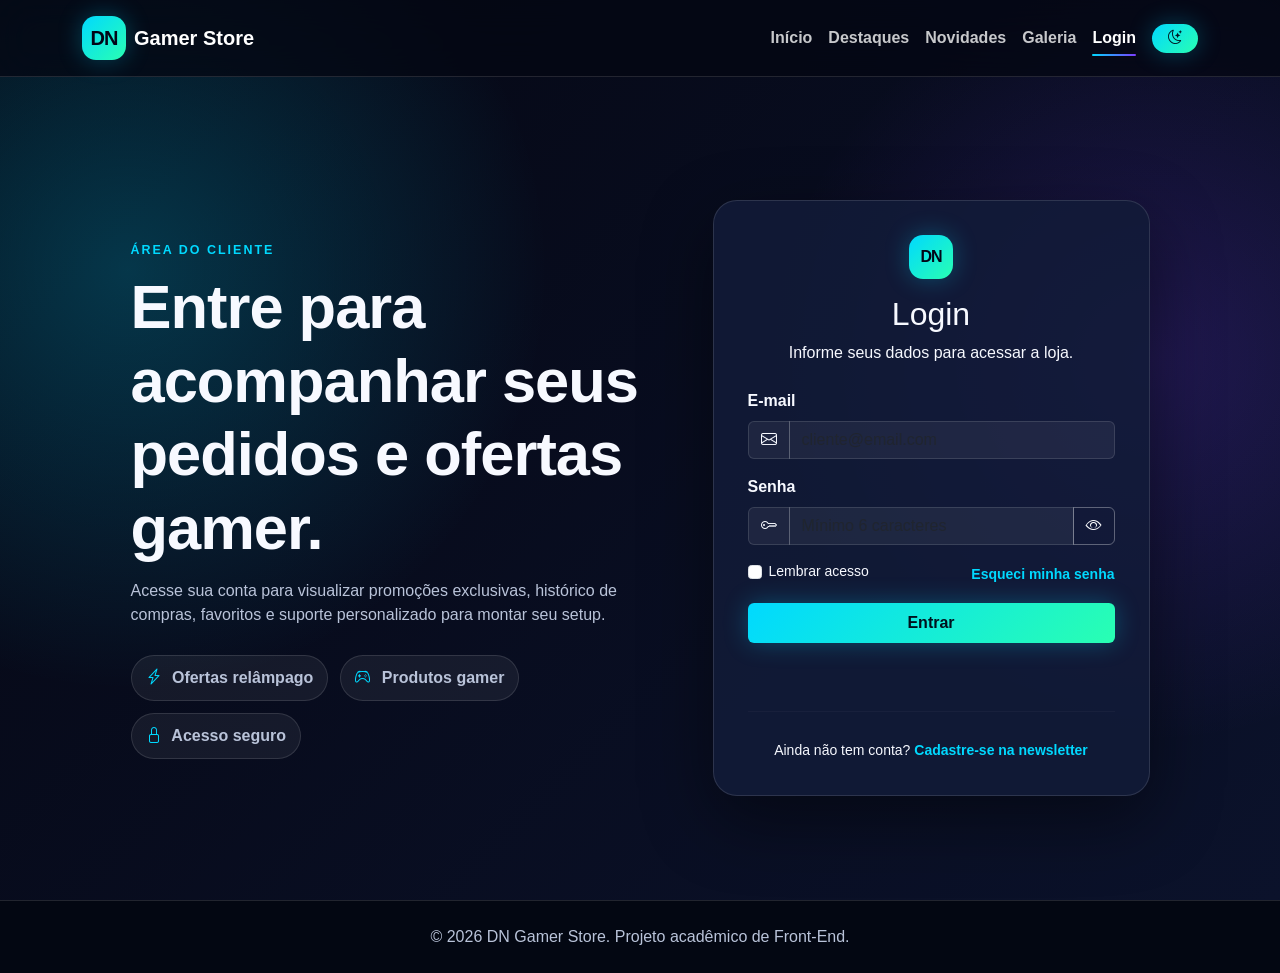
==== login.html @ 43bacdb2 "Projeto front-end e-commerce gamer" ====
<!DOCTYPE html>
<html lang="pt-BR">
<head>
  <meta charset="UTF-8" />
  <meta name="viewport" content="width=device-width, initial-scale=1.0" />
  <meta name="description" content="Login da DN Gamer Store para clientes gamer acessarem ofertas e pedidos." />
  <meta name="author" content="Jose Frederico da Costa Silva" />
  <title>Login | DN Gamer Store</title>

  <!-- Bootstrap CSS -->
  <link href="https://cdn.jsdelivr.net/npm/bootstrap@5.3.3/dist/css/bootstrap.min.css" rel="stylesheet">

  <!-- Bootstrap Icons -->
  <link rel="stylesheet" href="https://cdn.jsdelivr.net/npm/bootstrap-icons@1.11.3/font/bootstrap-icons.min.css">

  <!-- CSS principal -->
  <link rel="stylesheet" href="assets/css/style.css" />
</head>
<body class="login-page">
  <a class="skip-link" href="#loginPrincipal">Ir para o conteúdo principal</a>

  <header class="site-header fixed-top">
    <nav class="navbar navbar-expand-lg navbar-dark" aria-label="Menu principal">
      <div class="container">
        <a class="navbar-brand fw-bold d-flex align-items-center gap-2" href="index.html" aria-label="Página inicial DN Gamer Store">
          <span class="brand-icon">DN</span>
          <span>Gamer Store</span>
        </a>

        <button class="navbar-toggler" type="button" data-bs-toggle="collapse" data-bs-target="#menuPrincipal" aria-controls="menuPrincipal" aria-expanded="false" aria-label="Abrir menu">
          <span class="navbar-toggler-icon"></span>
        </button>

        <div class="collapse navbar-collapse" id="menuPrincipal">
          <ul class="navbar-nav ms-auto mb-2 mb-lg-0 align-items-lg-center">
            <li class="nav-item"><a class="nav-link" href="index.html#inicio">Início</a></li>
            <li class="nav-item"><a class="nav-link" href="index.html#destaques">Destaques</a></li>
            <li class="nav-item"><a class="nav-link" href="index.html#novidades">Novidades</a></li>
            <li class="nav-item"><a class="nav-link" href="index.html#galeria">Galeria</a></li>
            <li class="nav-item"><a class="nav-link active" aria-current="page" href="login.html">Login</a></li>
            <li class="nav-item ms-lg-2 mt-2 mt-lg-0">
              <button class="btn btn-neon btn-sm rounded-pill px-3" id="btnTema" type="button" aria-label="Alternar tema"><i class="bi bi-moon-stars"></i></button>
            </li>
          </ul>
        </div>
      </div>
    </nav>
  </header>

  <main id="loginPrincipal" class="login-main min-vh-100 d-flex align-items-center">
    <div class="container py-5">
      <div class="row align-items-center justify-content-center g-5">
        <div class="col-lg-6 reveal">
          <div class="login-presentation">
            <span class="section-kicker">Área do cliente</span>
            <h1>Entre para acompanhar seus pedidos e ofertas gamer.</h1>
            <p>Acesse sua conta para visualizar promoções exclusivas, histórico de compras, favoritos e suporte personalizado para montar seu setup.</p>
            <div class="login-highlights">
              <div><i class="bi bi-lightning-charge"></i> Ofertas relâmpago</div>
              <div><i class="bi bi-controller"></i> Produtos gamer</div>
              <div><i class="bi bi-lock"></i> Acesso seguro</div>
            </div>
          </div>
        </div>

        <div class="col-lg-5 reveal delay-1">
          <section class="login-card" aria-labelledby="tituloLogin">
            <div class="text-center mb-4">
              <span class="brand-icon mx-auto mb-3">DN</span>
              <h2 id="tituloLogin">Login</h2>
              <p>Informe seus dados para acessar a loja.</p>
            </div>

            <form id="formLogin" novalidate>
              <div class="mb-3">
                <label for="emailLogin" class="form-label">E-mail</label>
                <div class="input-group">
                  <span class="input-group-text"><i class="bi bi-envelope"></i></span>
                  <input type="email" class="form-control" id="emailLogin" placeholder="cliente@email.com" required>
                </div>
              </div>

              <div class="mb-3">
                <label for="senhaLogin" class="form-label">Senha</label>
                <div class="input-group">
                  <span class="input-group-text"><i class="bi bi-key"></i></span>
                  <input type="password" class="form-control" id="senhaLogin" placeholder="Mínimo 6 caracteres" required minlength="6">
                  <button class="btn btn-outline-light" type="button" id="btnMostrarSenha" aria-label="Mostrar ou ocultar senha"><i class="bi bi-eye"></i></button>
                </div>
              </div>

              <div class="d-flex justify-content-between align-items-center mb-3 small">
                <div class="form-check">
                  <input class="form-check-input" type="checkbox" value="" id="lembrarLogin">
                  <label class="form-check-label" for="lembrarLogin">Lembrar acesso</label>
                </div>
                <a href="#" class="login-link">Esqueci minha senha</a>
              </div>

              <button type="submit" class="btn btn-neon w-100 py-2">Entrar</button>
              <p class="form-message mt-3 text-center" id="mensagemLogin" aria-live="polite"></p>
            </form>

            <hr>
            <p class="text-center small mb-0">Ainda não tem conta? <a href="index.html#contato" class="login-link">Cadastre-se na newsletter</a></p>
          </section>
        </div>
      </div>
    </div>
  </main>

  <footer class="site-footer py-4">
    <div class="container text-center">
      <p class="mb-0">&copy; <span id="anoAtual"></span> DN Gamer Store. Projeto acadêmico de Front-End.</p>
    </div>
  </footer>

  <!-- JQuery -->
  <script src="https://code.jquery.com/jquery-3.7.1.min.js"></script>

  <!-- Bootstrap JS -->
  <script src="https://cdn.jsdelivr.net/npm/bootstrap@5.3.3/dist/js/bootstrap.bundle.min.js"></script>

  <!-- JavaScript principal -->
  <script src="assets/js/script.js"></script>
</body>
</html>
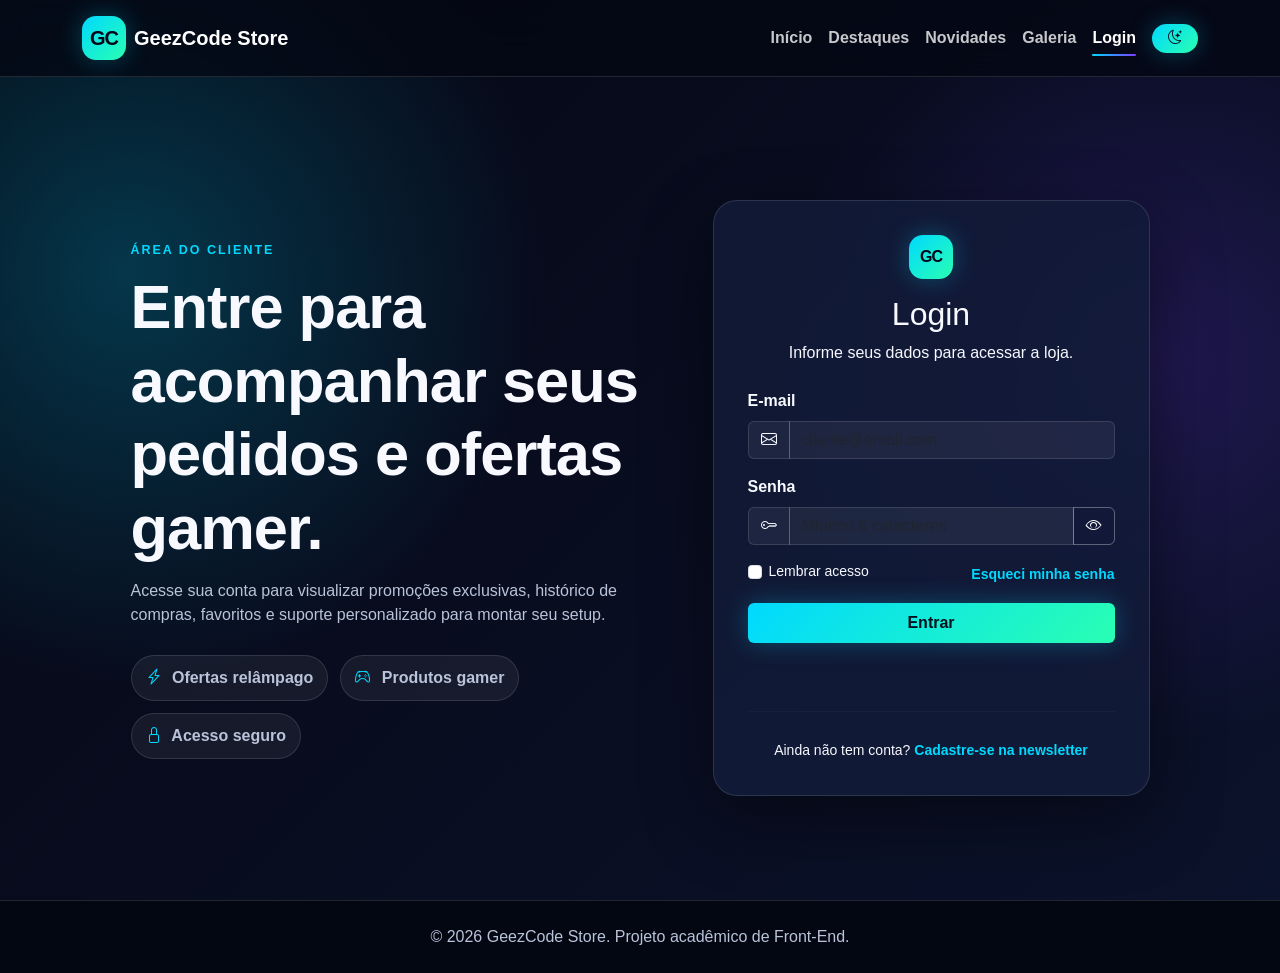
==== commit 34d69e5e: "Atualiza identidade e documentacao do projeto" ====
--- a/login.html
+++ b/login.html
@@ -3,9 +3,17 @@
 <head>
   <meta charset="UTF-8" />
   <meta name="viewport" content="width=device-width, initial-scale=1.0" />
-  <meta name="description" content="Login da DN Gamer Store para clientes gamer acessarem ofertas e pedidos." />
+  <meta name="description" content="Login da GeezCode Store para clientes gamer acessarem ofertas e pedidos." />
+  <meta name="keywords" content="login gamer, e-commerce gamer, GeezCode Store, Front-End, Bootstrap" />
   <meta name="author" content="Jose Frederico da Costa Silva" />
-  <title>Login | DN Gamer Store</title>
+  <meta name="theme-color" content="#050713" />
+  <meta property="og:title" content="Login | GeezCode Store" />
+  <meta property="og:description" content="Página de login responsiva da GeezCode Store, projeto Front-End de e-commerce gamer." />
+  <meta property="og:type" content="website" />
+  <meta property="og:url" content="https://silva0l.github.io/geezcode-store/login.html" />
+  <title>Login | GeezCode Store</title>
+  <link rel="canonical" href="https://silva0l.github.io/geezcode-store/login.html" />
+  <link rel="icon" href="assets/img/favicon.svg" type="image/svg+xml" />
 
   <!-- Bootstrap CSS -->
   <link href="https://cdn.jsdelivr.net/npm/bootstrap@5.3.3/dist/css/bootstrap.min.css" rel="stylesheet">
@@ -22,9 +30,9 @@
   <header class="site-header fixed-top">
     <nav class="navbar navbar-expand-lg navbar-dark" aria-label="Menu principal">
       <div class="container">
-        <a class="navbar-brand fw-bold d-flex align-items-center gap-2" href="index.html" aria-label="Página inicial DN Gamer Store">
-          <span class="brand-icon">DN</span>
-          <span>Gamer Store</span>
+        <a class="navbar-brand fw-bold d-flex align-items-center gap-2" href="index.html" aria-label="Página inicial GeezCode Store">
+          <span class="brand-icon">GC</span>
+          <span>GeezCode Store</span>
         </a>
 
         <button class="navbar-toggler" type="button" data-bs-toggle="collapse" data-bs-target="#menuPrincipal" aria-controls="menuPrincipal" aria-expanded="false" aria-label="Abrir menu">
@@ -66,7 +74,7 @@
         <div class="col-lg-5 reveal delay-1">
           <section class="login-card" aria-labelledby="tituloLogin">
             <div class="text-center mb-4">
-              <span class="brand-icon mx-auto mb-3">DN</span>
+              <span class="brand-icon mx-auto mb-3">GC</span>
               <h2 id="tituloLogin">Login</h2>
               <p>Informe seus dados para acessar a loja.</p>
             </div>
@@ -111,7 +119,7 @@
 
   <footer class="site-footer py-4">
     <div class="container text-center">
-      <p class="mb-0">&copy; <span id="anoAtual"></span> DN Gamer Store. Projeto acadêmico de Front-End.</p>
+      <p class="mb-0">&copy; <span id="anoAtual"></span> GeezCode Store. Projeto acadêmico de Front-End.</p>
     </div>
   </footer>
 
--- a/assets/css/style.css
+++ b/assets/css/style.css
@@ -0,0 +1,697 @@
+:root {
+  --bg-primary: #050713;
+  --bg-secondary: #0a1024;
+  --bg-card: rgba(18, 27, 56, 0.86);
+  --text-primary: #f7f9ff;
+  --text-secondary: #b9c3d9;
+  --neon-blue: #00d9ff;
+  --neon-purple: #7c3cff;
+  --neon-green: #29ffb2;
+  --border-soft: rgba(255, 255, 255, 0.12);
+  --shadow-neon: 0 0 25px rgba(0, 217, 255, 0.28);
+  --shadow-card: 0 24px 70px rgba(0, 0, 0, 0.45);
+  --radius-large: 24px;
+  --font-main: "Segoe UI", Roboto, Arial, sans-serif;
+}
+
+body.light-theme {
+  --bg-primary: #f3f7ff;
+  --bg-secondary: #ffffff;
+  --bg-card: rgba(255, 255, 255, 0.92);
+  --text-primary: #07111f;
+  --text-secondary: #425068;
+  --border-soft: rgba(7, 17, 31, 0.12);
+  --shadow-card: 0 24px 70px rgba(47, 78, 120, 0.18);
+}
+
+* {
+  box-sizing: border-box;
+}
+
+html {
+  scroll-behavior: smooth;
+  overflow-x: hidden;
+}
+
+body {
+  margin: 0;
+  font-family: var(--font-main);
+  background: var(--bg-primary);
+  color: var(--text-primary);
+  overflow-x: hidden;
+}
+
+body::before {
+  content: "";
+  position: fixed;
+  inset: 0;
+  z-index: -2;
+  background:
+    radial-gradient(circle at top left, rgba(0, 217, 255, 0.18), transparent 32%),
+    radial-gradient(circle at 80% 20%, rgba(124, 60, 255, 0.18), transparent 30%),
+    linear-gradient(135deg, var(--bg-primary), var(--bg-secondary));
+}
+
+img {
+  max-width: 100%;
+  display: block;
+}
+
+section {
+  scroll-margin-top: 90px;
+}
+
+.skip-link {
+  position: absolute;
+  top: -60px;
+  left: 16px;
+  z-index: 9999;
+  background: var(--neon-blue);
+  color: #00111d;
+  padding: 10px 14px;
+  border-radius: 12px;
+  font-weight: 700;
+  transition: top 0.2s ease;
+}
+
+.skip-link:focus {
+  top: 16px;
+}
+
+/* Cabeçalho */
+.site-header {
+  background: rgba(5, 7, 19, 0.76);
+  backdrop-filter: blur(18px);
+  border-bottom: 1px solid var(--border-soft);
+}
+
+.navbar {
+  min-height: 76px;
+}
+
+.brand-icon {
+  width: 44px;
+  height: 44px;
+  border-radius: 14px;
+  display: inline-flex;
+  align-items: center;
+  justify-content: center;
+  color: #020617;
+  background: linear-gradient(135deg, var(--neon-blue), var(--neon-green));
+  box-shadow: var(--shadow-neon);
+  font-weight: 900;
+  letter-spacing: -1px;
+}
+
+.navbar-dark .navbar-nav .nav-link {
+  color: rgba(255, 255, 255, 0.78);
+  font-weight: 600;
+  position: relative;
+}
+
+.navbar-dark .navbar-nav .nav-link:hover,
+.navbar-dark .navbar-nav .nav-link.active {
+  color: #ffffff;
+}
+
+.navbar-dark .navbar-nav .nav-link::after {
+  content: "";
+  position: absolute;
+  left: 8px;
+  right: 8px;
+  bottom: 2px;
+  height: 2px;
+  border-radius: 10px;
+  background: linear-gradient(90deg, var(--neon-blue), var(--neon-purple));
+  transform: scaleX(0);
+  transform-origin: left;
+  transition: transform 0.25s ease;
+}
+
+.navbar-dark .navbar-nav .nav-link:hover::after,
+.navbar-dark .navbar-nav .nav-link.active::after {
+  transform: scaleX(1);
+}
+
+.btn-neon {
+  color: #00111d;
+  border: 0;
+  background: linear-gradient(135deg, var(--neon-blue), var(--neon-green));
+  font-weight: 800;
+  box-shadow: var(--shadow-neon);
+  transition: transform 0.2s ease, box-shadow 0.2s ease, filter 0.2s ease;
+}
+
+.btn-neon:hover {
+  color: #00111d;
+  transform: translateY(-2px);
+  filter: brightness(1.07);
+  box-shadow: 0 0 35px rgba(0, 217, 255, 0.38);
+}
+
+.btn-outline-light {
+  border-color: rgba(255, 255, 255, 0.32);
+}
+
+/* Hero */
+.hero-section {
+  padding-top: 96px;
+  position: relative;
+}
+
+.hero-section::after {
+  content: "";
+  position: absolute;
+  inset: auto -10% -12% -10%;
+  height: 220px;
+  background: linear-gradient(180deg, transparent, rgba(0, 217, 255, 0.08));
+  z-index: -1;
+}
+
+.hero-title {
+  letter-spacing: -2px;
+  line-height: 1.02;
+}
+
+.hero-text {
+  color: var(--text-secondary);
+  max-width: 620px;
+}
+
+.hero-stats {
+  max-width: 460px;
+}
+
+.hero-stats strong {
+  display: block;
+  font-size: 1.7rem;
+  color: var(--neon-blue);
+}
+
+.hero-stats span {
+  color: var(--text-secondary);
+  font-size: 0.92rem;
+}
+
+.hero-carousel {
+  border-radius: var(--radius-large);
+  border: 1px solid var(--border-soft);
+  background: rgba(255, 255, 255, 0.04);
+}
+
+.hero-carousel .carousel-item img {
+  min-height: 430px;
+  object-fit: cover;
+}
+
+.carousel-caption {
+  left: 7%;
+  right: 7%;
+  bottom: 7%;
+  padding: 18px;
+  border-radius: 18px;
+  background: rgba(3, 7, 18, 0.62);
+  backdrop-filter: blur(12px);
+  border: 1px solid rgba(255, 255, 255, 0.16);
+}
+
+/* Seções comuns */
+.section-dark {
+  background: rgba(1, 5, 14, 0.62);
+  border-top: 1px solid var(--border-soft);
+  border-bottom: 1px solid var(--border-soft);
+}
+
+.section-heading {
+  max-width: 760px;
+  margin: 0 auto;
+}
+
+.section-heading h2,
+.novidades-section h2,
+.contact-section h2,
+.login-presentation h1 {
+  font-weight: 900;
+  letter-spacing: -1px;
+  margin-bottom: 14px;
+}
+
+.section-heading p,
+.novidades-section p,
+.contact-section p,
+.login-presentation p {
+  color: var(--text-secondary);
+}
+
+.section-kicker {
+  display: inline-block;
+  color: var(--neon-blue);
+  font-weight: 900;
+  text-transform: uppercase;
+  letter-spacing: 2px;
+  font-size: 0.78rem;
+  margin-bottom: 10px;
+}
+
+/* Benefícios */
+.benefit-card,
+.product-card,
+.contact-form,
+.login-card,
+.comparison-card {
+  border: 1px solid var(--border-soft);
+  background: var(--bg-card);
+  box-shadow: var(--shadow-card);
+  border-radius: var(--radius-large);
+}
+
+.benefit-card {
+  padding: 28px;
+  transition: transform 0.25s ease, border-color 0.25s ease;
+}
+
+.benefit-card:hover {
+  transform: translateY(-8px);
+  border-color: rgba(0, 217, 255, 0.5);
+}
+
+.benefit-card i {
+  font-size: 2.2rem;
+  color: var(--neon-blue);
+}
+
+.benefit-card h3 {
+  margin-top: 16px;
+  font-size: 1.25rem;
+  font-weight: 800;
+}
+
+.benefit-card p {
+  color: var(--text-secondary);
+  margin-bottom: 0;
+}
+
+/* Produtos */
+.search-box .input-group-text,
+.search-box .form-control,
+.login-card .input-group-text,
+.login-card .form-control,
+.contact-form .form-control,
+.contact-form .form-select {
+  color: var(--text-primary);
+  background: rgba(255, 255, 255, 0.06);
+  border-color: var(--border-soft);
+}
+
+.search-box .form-control:focus,
+.login-card .form-control:focus,
+.contact-form .form-control:focus,
+.contact-form .form-select:focus {
+  border-color: var(--neon-blue);
+  box-shadow: 0 0 0 0.25rem rgba(0, 217, 255, 0.16);
+}
+
+.product-card {
+  position: relative;
+  overflow: hidden;
+  transition: transform 0.25s ease, border-color 0.25s ease;
+}
+
+.product-card:hover {
+  transform: translateY(-10px);
+  border-color: rgba(0, 217, 255, 0.55);
+}
+
+.product-card img {
+  width: 100%;
+  height: 210px;
+  object-fit: cover;
+  background: rgba(255, 255, 255, 0.04);
+}
+
+.product-body {
+  padding: 22px;
+}
+
+.product-body h3 {
+  font-size: 1.12rem;
+  font-weight: 850;
+}
+
+.product-body p {
+  min-height: 54px;
+  color: var(--text-secondary);
+  font-size: 0.94rem;
+}
+
+.rating {
+  color: #ffd166;
+  letter-spacing: 1px;
+  margin-bottom: 8px;
+}
+
+.price {
+  font-size: 1.35rem;
+  font-weight: 900;
+  color: var(--neon-green);
+  margin-bottom: 16px;
+}
+
+.tag-sale {
+  position: absolute;
+  top: 14px;
+  left: 14px;
+  z-index: 2;
+  padding: 6px 12px;
+  border-radius: 999px;
+  background: linear-gradient(135deg, var(--neon-purple), var(--neon-blue));
+  color: #fff;
+  font-size: 0.78rem;
+  font-weight: 900;
+  box-shadow: 0 10px 26px rgba(0, 0, 0, 0.35);
+}
+
+.carrinho-status {
+  color: var(--text-secondary);
+  font-weight: 700;
+}
+
+.carrinho-status i,
+.carrinho-status span {
+  color: var(--neon-blue);
+}
+
+.search-empty {
+  color: var(--text-secondary);
+  font-weight: 700;
+}
+
+/* Novidades */
+.feature-list {
+  padding-left: 0;
+  list-style: none;
+  margin: 24px 0;
+}
+
+.feature-list li {
+  margin-bottom: 12px;
+  color: var(--text-secondary);
+}
+
+.feature-list i {
+  color: var(--neon-green);
+  margin-right: 8px;
+}
+
+.comparison-card {
+  padding: 14px;
+  overflow: hidden;
+}
+
+.table-dark {
+  --bs-table-bg: transparent;
+  --bs-table-border-color: rgba(255, 255, 255, 0.12);
+}
+
+.cupom {
+  min-height: 24px;
+  color: var(--neon-green) !important;
+  font-weight: 800;
+}
+
+/* Galeria */
+.gallery-item {
+  border: 0;
+  padding: 0;
+  width: 100%;
+  overflow: hidden;
+  border-radius: var(--radius-large);
+  background: transparent;
+  box-shadow: var(--shadow-card);
+  border: 1px solid var(--border-soft);
+  cursor: pointer;
+}
+
+.gallery-item img {
+  width: 100%;
+  height: 290px;
+  object-fit: cover;
+  transition: transform 0.35s ease, filter 0.35s ease;
+}
+
+.gallery-item:hover img {
+  transform: scale(1.06);
+  filter: saturate(1.18) contrast(1.08);
+}
+
+.modal-dark {
+  color: var(--text-primary);
+  background: #090f22;
+  border: 1px solid var(--border-soft);
+}
+
+/* Contato */
+.contact-form {
+  padding: 32px;
+}
+
+.form-label {
+  font-weight: 700;
+}
+
+.form-message {
+  min-height: 24px;
+  font-weight: 700;
+}
+
+.message-success {
+  color: var(--neon-green) !important;
+}
+
+.message-error {
+  color: #ff7b7b !important;
+}
+
+.footer-social {
+  display: flex;
+  gap: 14px;
+}
+
+.footer-social a {
+  width: 44px;
+  height: 44px;
+  display: inline-flex;
+  align-items: center;
+  justify-content: center;
+  border-radius: 50%;
+  color: var(--text-primary);
+  border: 1px solid var(--border-soft);
+  background: rgba(255, 255, 255, 0.06);
+  transition: transform 0.2s ease, background 0.2s ease;
+}
+
+.footer-social a:hover {
+  transform: translateY(-3px);
+  color: #00111d;
+  background: var(--neon-blue);
+}
+
+/* Login */
+.login-main {
+  padding-top: 96px;
+}
+
+.login-page::before {
+  background:
+    radial-gradient(circle at 10% 30%, rgba(0, 217, 255, 0.22), transparent 32%),
+    radial-gradient(circle at 90% 40%, rgba(124, 60, 255, 0.2), transparent 30%),
+    linear-gradient(135deg, #050713, #0b122b);
+}
+
+.login-presentation {
+  max-width: 620px;
+}
+
+.login-presentation h1 {
+  font-size: clamp(2.2rem, 4.8vw, 4.5rem);
+}
+
+.login-highlights {
+  display: flex;
+  flex-wrap: wrap;
+  gap: 12px;
+  margin-top: 28px;
+}
+
+.login-highlights div {
+  padding: 10px 14px;
+  border: 1px solid var(--border-soft);
+  border-radius: 999px;
+  background: rgba(255, 255, 255, 0.06);
+  color: var(--text-secondary);
+  font-weight: 700;
+}
+
+.login-highlights i {
+  color: var(--neon-blue);
+  margin-right: 6px;
+}
+
+.login-card {
+  padding: 34px;
+}
+
+.login-card .brand-icon {
+  display: flex;
+}
+
+.login-card hr {
+  border-color: var(--border-soft);
+  margin: 28px 0;
+}
+
+.login-link,
+.footer-link {
+  color: var(--neon-blue);
+  text-decoration: none;
+  font-weight: 700;
+}
+
+.login-link:hover,
+.footer-link:hover {
+  color: var(--neon-green);
+}
+
+.form-check-input:checked {
+  background-color: var(--neon-blue);
+  border-color: var(--neon-blue);
+}
+
+/* Rodapé */
+.site-footer {
+  color: var(--text-secondary);
+  background: #030712;
+  border-top: 1px solid var(--border-soft);
+}
+
+.btn-topo {
+  position: fixed;
+  right: 22px;
+  bottom: 22px;
+  width: 48px;
+  height: 48px;
+  border-radius: 50%;
+  z-index: 999;
+  display: none;
+  align-items: center;
+  justify-content: center;
+}
+
+.toast-dark .toast-header {
+  color: var(--text-primary);
+  background: #10182e;
+  border-bottom: 1px solid var(--border-soft);
+}
+
+.toast-dark .toast-body {
+  color: var(--text-primary);
+  background: #080d1c;
+}
+
+/* Animação */
+.reveal {
+  opacity: 0;
+  transform: translateY(32px);
+  transition: opacity 0.7s ease, transform 0.7s ease;
+}
+
+.reveal.active {
+  opacity: 1;
+  transform: translateY(0);
+}
+
+.delay-1 {
+  transition-delay: 0.12s;
+}
+
+.delay-2 {
+  transition-delay: 0.22s;
+}
+
+/* Media queries */
+@media (max-width: 991.98px) {
+  .navbar-collapse {
+    padding: 16px 0;
+  }
+
+  .hero-section,
+  .login-main {
+    padding-top: 110px;
+  }
+
+  .hero-title {
+    font-size: 3rem;
+  }
+
+  .hero-carousel .carousel-item img {
+    min-height: 340px;
+  }
+
+  .carousel-caption {
+    position: static;
+    border-radius: 0;
+  }
+}
+
+@media (max-width: 767.98px) {
+  .hero-title {
+    font-size: 2.45rem;
+    letter-spacing: -1px;
+  }
+
+  .hero-stats strong {
+    font-size: 1.35rem;
+  }
+
+  .product-card img,
+  .gallery-item img {
+    height: 230px;
+  }
+
+  .contact-form,
+  .login-card {
+    padding: 24px;
+  }
+
+  .footer-social {
+    justify-content: center;
+  }
+}
+
+@media (max-width: 575.98px) {
+  .hero-section,
+  .login-main {
+    padding-top: 96px;
+  }
+
+  .hero-title {
+    font-size: 2.1rem;
+  }
+
+  .brand-icon {
+    width: 40px;
+    height: 40px;
+  }
+
+  .hero-stats {
+    font-size: 0.9rem;
+  }
+
+  .btn-lg {
+    width: 100%;
+  }
+
+  .comparison-card {
+    padding: 8px;
+  }
+}
